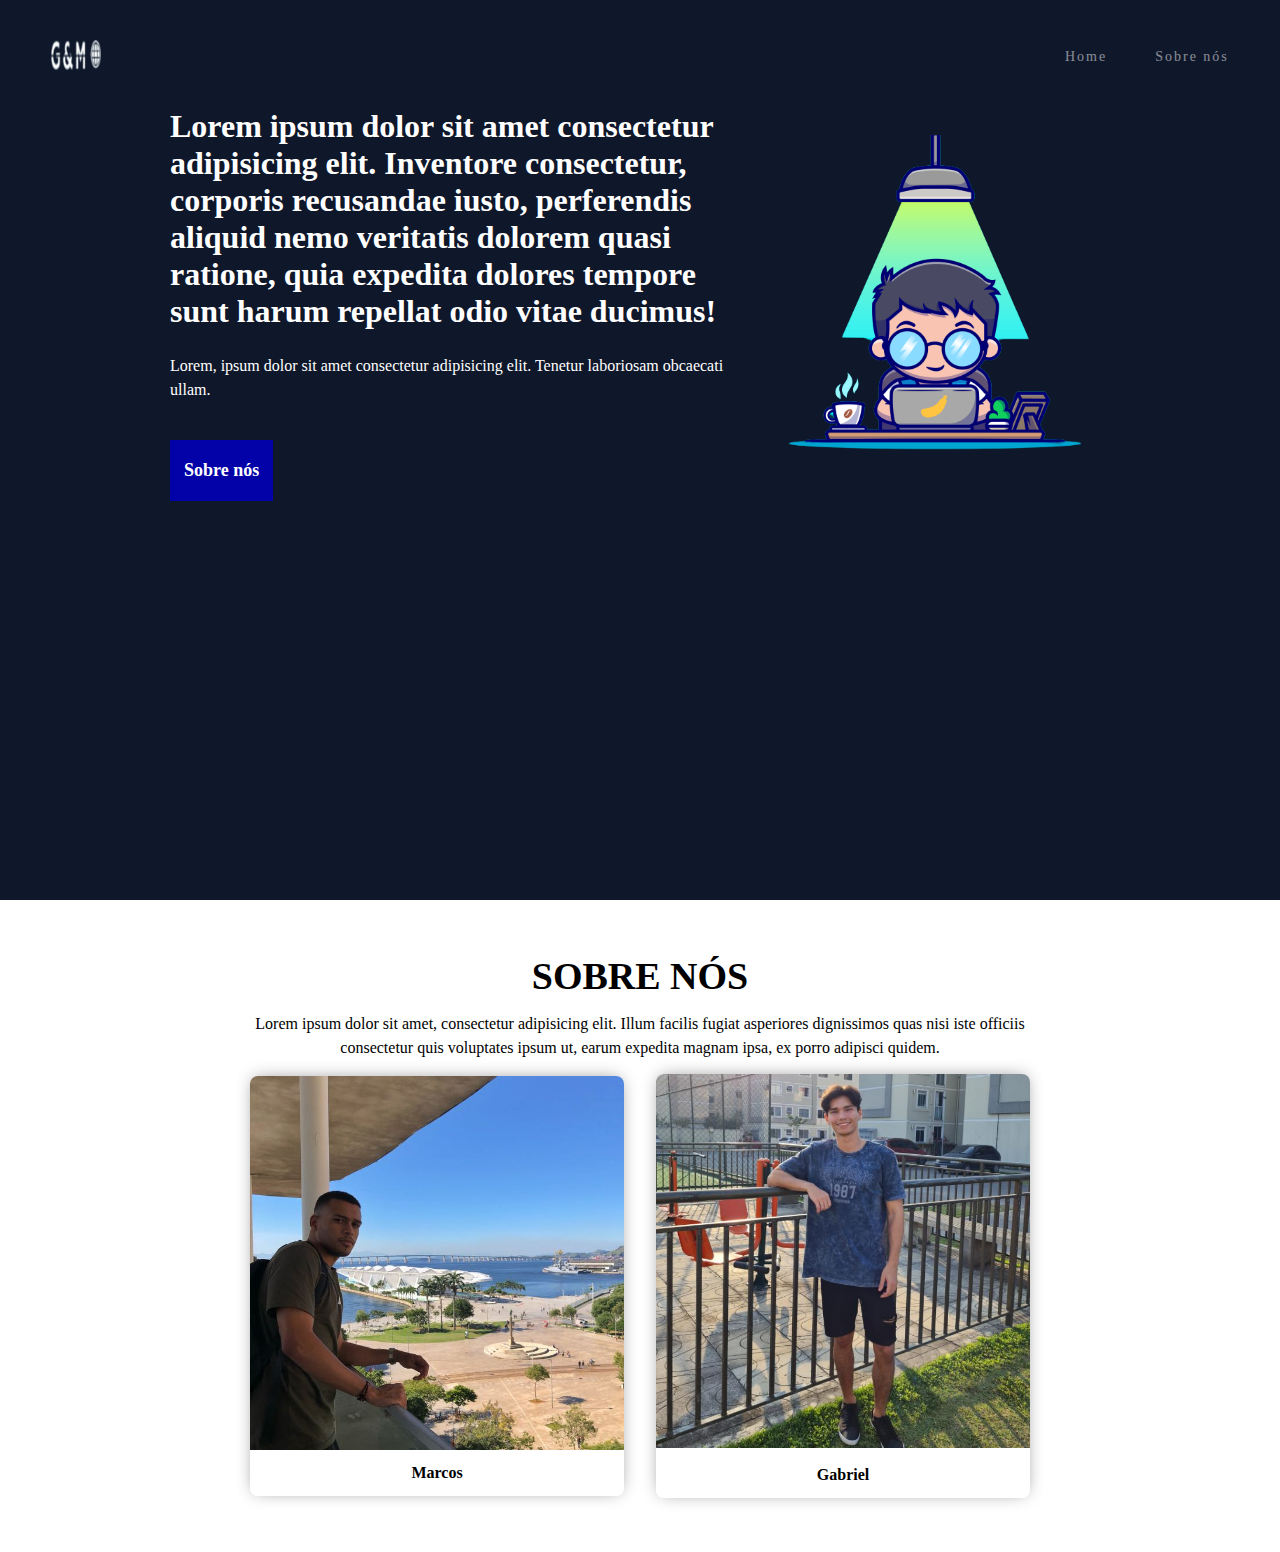
==== index.html @ 5610dd58 "20/10" ====
<!DOCTYPE html>
<html lang="pt-br">

<head>
    <meta charset="UTF-8">
    <meta name="viewport" content="width=device-width, initial-scale=1.0">
    <title>Portfólio G&M</title>
    <link rel="stylesheet" href="css/index-css/style.css">
</head>

<body>
    <header id="home">
        <div class="interface container">
            <div>
                <a href="index.html"><img class="logo" src="img/logo3.png" alt="logo"></a>
            </div>
            <nav >
                <ul class="navigation">
                    <li class="menu"><a href="#home">Home</a></li>
                    <li class="menu"><a href="#sobre">Sobre nós</a></li>
                </ul>
            </nav>
        </div>
        <main class="hero container">
            <div class="hero-conteudo">
                <div class="conteudo">
                    <h1>Lorem ipsum dolor sit amet consectetur adipisicing elit. Inventore consectetur, corporis
                        recusandae iusto, perferendis aliquid nemo veritatis dolorem quasi ratione, quia expedita
                        dolores tempore sunt harum repellat odio vitae ducimus!</h1>
                    <p>Lorem, ipsum dolor sit amet consectetur adipisicing elit. Tenetur laboriosam obcaecati ullam.
                    </p>
                    <div class="button-sobre">
                    <a href="#sobre" class="button-sobre">Sobre nós</a></div>
                </div>
                <div>
                    <img src="img/avatar.png" alt="avatar">
                </div>
            </div>
        </main>
    </header>


    <section class="sobre container" id="sobre">
            <div class="sobre-conteudo">
                <h2>Sobre nós</h2>
                <p>Lorem ipsum dolor sit amet, consectetur adipisicing elit. Illum facilis fugiat asperiores dignissimos
                    quas nisi iste officiis consectetur quis voluptates ipsum ut, earum expedita magnam ipsa, ex porro
                    adipisci quidem.</p>
            </div>
            <section class="fotos">
                <div class="foto">
                    <img src="img/357390296_601799001935803_3235651388355693318_n.jpg" alt="Foto do Marcos">
                
                <div class="foto-info">
                    <Strong>Marcos</Strong>
                </div></div>

                <div class="foto">
                    <a href="gabriel.html"><img src="img/362985120_822785126091790_7856763002246081484_n.jpg" alt="Foto do Gabriel"></a>
                

                <div class="foto-info">
                    <strong>Gabriel</strong>
                </div></div>

            </section>
    </section>
</body>

</html>
---- css/index-css/style.css ----
html {
  scroll-behavior: smooth;
}

* {
  margin: 0;
  padding: 0;
  box-sizing: border-box;
  outline: 0;
}

a {
  text-decoration: none;
  color: white;
}

body {
  height: 100vh;
}

header {
  background-color: #0f172a;
}

.interface {
  max-width: 1280px;
  margin: 0 auto;
}

header {
  padding: 40px 4%;
  height: 100vh;
}

.interface {
  display: flex;
  align-items: center;
  justify-content: space-between;
}

.navigation {
  display: flex;
  align-items: center;
  -moz-column-gap: 48px;
       column-gap: 48px;
  list-style-type: none;
}

.menu {
  color: white;
  font-size: 14px;
  font-weight: 300;
  letter-spacing: 2px;
  opacity: 0.5;
  transition: transform 0.2s;
}

.menu:hover {
  color: white;
  opacity: 1;
  transform: scale(1.2);
}

.logo {
  width: 50px;
}

/*=======================================================================*/
.hero-conteudo {
  color: white;
  display: flex;
  align-items: center;
  justify-content: center;
  gap: 14px;
  padding: 34px 14px 64px 14px;
}
.hero-conteudo img {
  max-width: 350px;
}

.conteudo {
  max-width: 45vw;
}
.conteudo h1 {
  font-size: 32px;
  margin-bottom: 24px;
}
.conteudo p {
  margin-bottom: 24px;
  line-height: 150%;
}
.conteudo .button-sobre {
  float: left;
  padding: 3px 7px;
  background-color: rgb(2, 2, 168);
  border: 0;
  font-size: 18px;
  font-weight: 600;
  margin: 14px 0;
}
.conteudo .button-sobre:hover {
  animation: scaleButton 0.8s alternate infinite;
}
@keyframes scaleButton {
  from {
    transform: scale(1);
  }
  to {
    transform: scale(1.07);
  }
}

.container {
  max-width: 1440px;
  margin: 0 auto;
}

.sobre {
  background-color: white;
  color: black;
  display: flex;
  flex-direction: column;
  align-items: center;
  justify-content: center;
  padding: 54px 14px;
  max-width: 1140px;
  margin: 0 auto;
}

.sobre-conteudo h2 {
  text-transform: uppercase;
  text-align: center;
  font-size: 38px;
  margin-bottom: 14px;
}

.sobre-conteudo p {
  line-height: 150%;
  margin-bottom: 14px;
  text-align: center;
  max-width: 780px;
}

.fotos {
  display: flex;
  justify-content: center;
  align-items: center;
  gap: 32px;
}

.foto {
  flex: 1;
  display: flex;
  flex-direction: column;
  background-color: white;
  border-radius: 8px;
  box-shadow: 0px -1px 17px -4px rgba(0, 0, 0, 0.45);
  overflow: hidden;
  position: relative;
}
.foto img {
  width: 100%;
  max-width: 374px;
  transition: transform 0.25s;
}

.foto img:hover {
  transform: scale(1.2);
  z-index: 1;
}

.foto-info {
  width: 100%;
  display: flex;
  justify-content: center;
  padding: 14px;
  background-color: white;
  z-index: 99;
}

img {
  width: 100%;
}/*# sourceMappingURL=style.css.map */
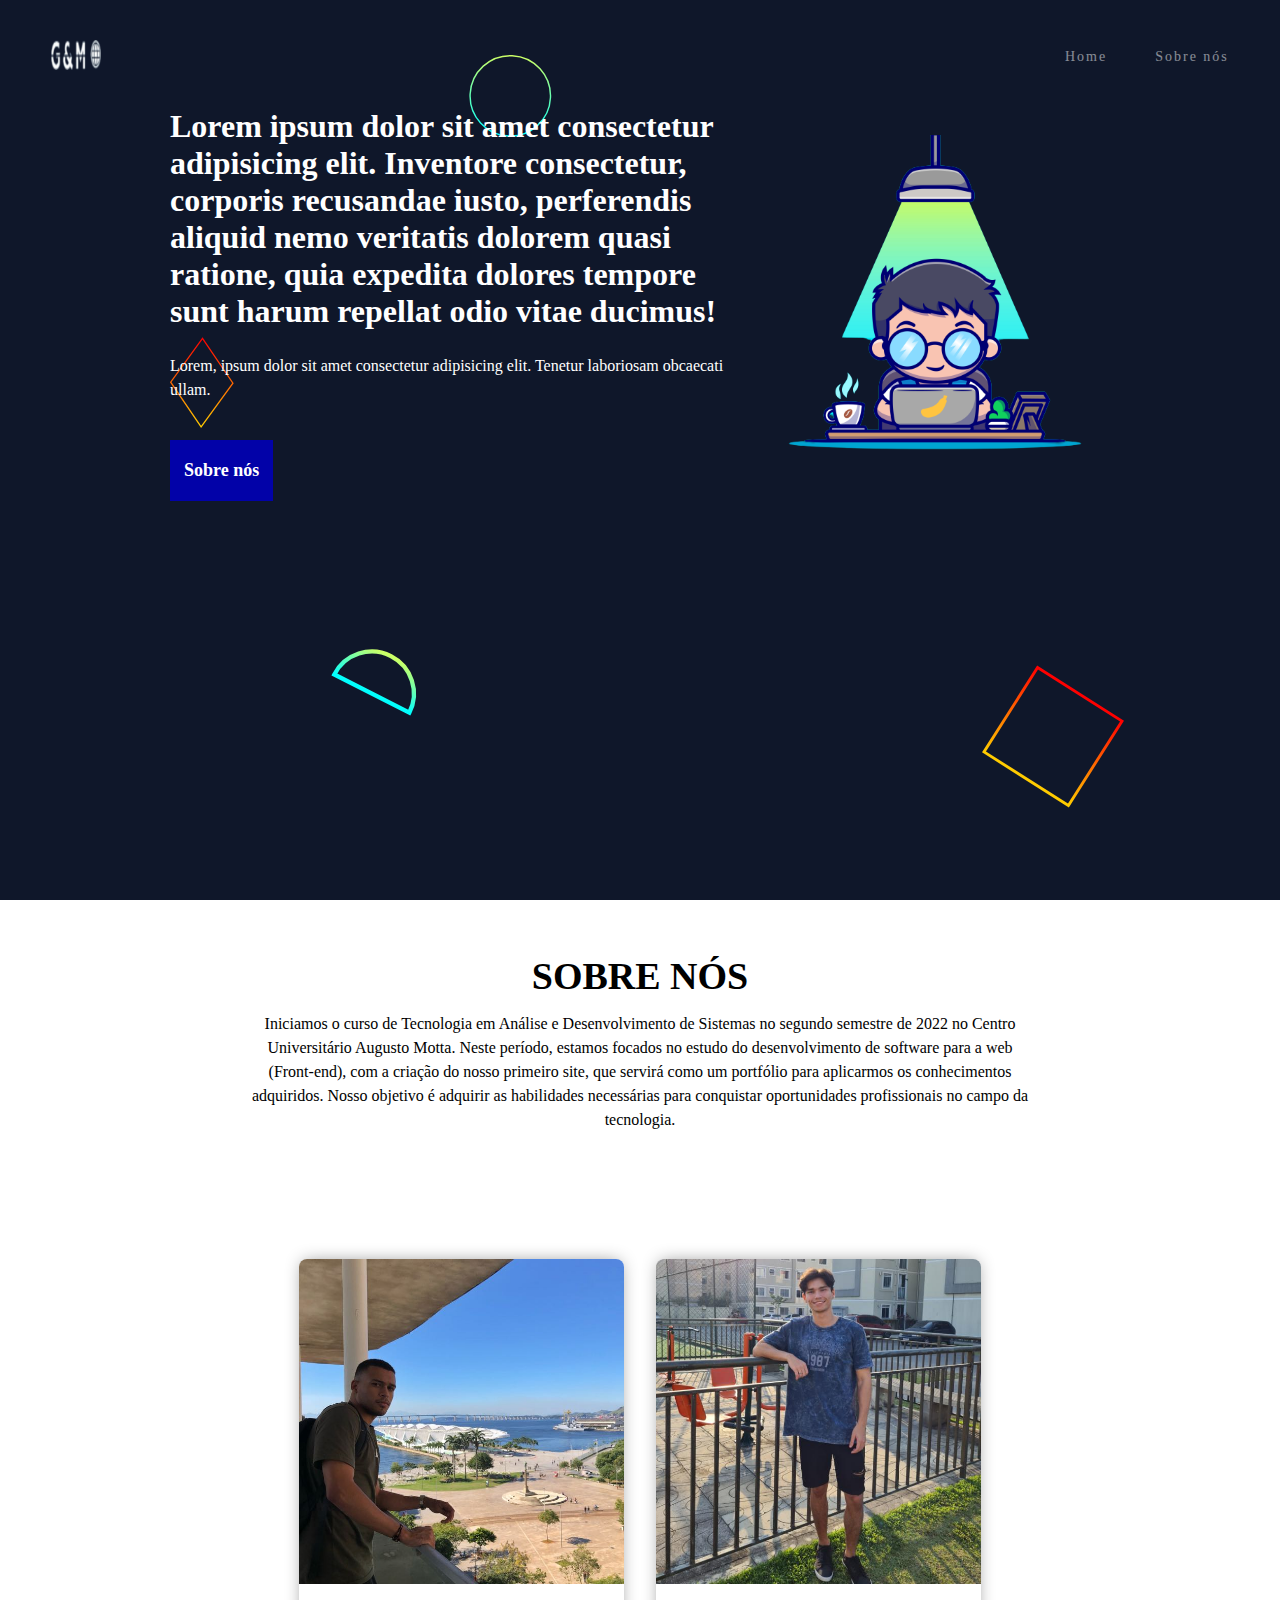
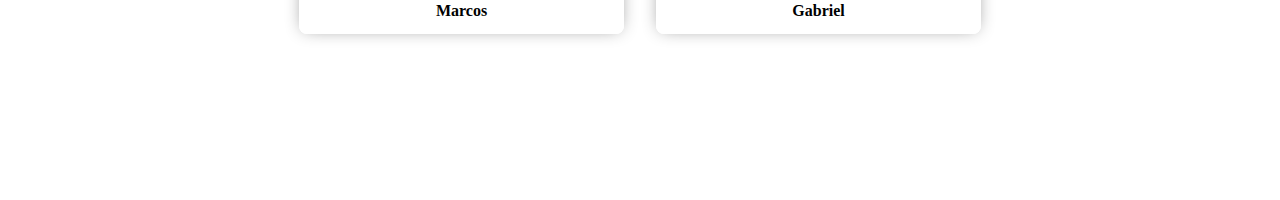
==== commit 2fe457ff: "página do marcos" ====
--- a/index.html
+++ b/index.html
@@ -43,13 +43,12 @@
     <section class="sobre container" id="sobre">
             <div class="sobre-conteudo">
                 <h2>Sobre nós</h2>
-                <p>Lorem ipsum dolor sit amet, consectetur adipisicing elit. Illum facilis fugiat asperiores dignissimos
-                    quas nisi iste officiis consectetur quis voluptates ipsum ut, earum expedita magnam ipsa, ex porro
-                    adipisci quidem.</p>
+                <p>Iniciamos o curso de Tecnologia em Análise e Desenvolvimento de Sistemas no segundo semestre de 2022 no Centro Universitário Augusto Motta. Neste período, estamos focados no estudo do desenvolvimento de software para a web (Front-end), com a criação do nosso primeiro site, que servirá como um portfólio para aplicarmos os conhecimentos adquiridos. Nosso objetivo é adquirir as habilidades necessárias para conquistar oportunidades profissionais no campo da tecnologia.
+                </p>
             </div>
             <section class="fotos">
                 <div class="foto">
-                    <img src="img/357390296_601799001935803_3235651388355693318_n.jpg" alt="Foto do Marcos">
+                   <a href="marcos.html"><img src="img/357390296_601799001935803_3235651388355693318_n.jpg" alt="Foto do Marcos"> </a>
                 
                 <div class="foto-info">
                     <Strong>Marcos</Strong>
--- a/css/index-css/style.css
+++ b/css/index-css/style.css
@@ -20,6 +20,9 @@
 
 header {
   background-color: #0f172a;
+  background-color: #0F172A;
+  background-image: url("data:image/svg+xml,%3Csvg xmlns='http://www.w3.org/2000/svg' viewBox='0 0 1600 900'%3E%3Cdefs%3E%3ClinearGradient id='a' x1='0' x2='0' y1='1' y2='0' gradientTransform='rotate(0,0.5,0.5)'%3E%3Cstop offset='0' stop-color='%230FF'/%3E%3Cstop offset='1' stop-color='%23CF6'/%3E%3C/linearGradient%3E%3ClinearGradient id='b' x1='0' x2='0' y1='0' y2='1' gradientTransform='rotate(0,0.5,0.5)'%3E%3Cstop offset='0' stop-color='%23F00'/%3E%3Cstop offset='1' stop-color='%23FC0'/%3E%3C/linearGradient%3E%3C/defs%3E%3Cg fill='%23FFF' fill-opacity='0' stroke-miterlimit='10'%3E%3Cg stroke='url(%23a)' stroke-width='4.29'%3E%3Cpath transform='translate(-15.75 3.6) rotate(2.25 1409 581) scale(1.009)' d='M1409 581 1450.35 511 1490 581z'/%3E%3Ccircle stroke-width='1.4300000000000002' transform='translate(-9 9) rotate(2.7 800 450) scale(1.005)' cx='500' cy='100' r='40'/%3E%3Cpath transform='translate(8.1 -27) rotate(27 401 736) scale(1.005)' d='M400.86 735.5h-83.73c0-23.12 18.74-41.87 41.87-41.87S400.86 712.38 400.86 735.5z'/%3E%3C/g%3E%3Cg stroke='url(%23b)' stroke-width='1.3'%3E%3Cpath transform='translate(54 -3.6) rotate(0.9 150 345) scale(0.991)' d='M149.8 345.2 118.4 389.8 149.8 434.4 181.2 389.8z'/%3E%3Crect stroke-width='2.8600000000000003' transform='translate(-36 -22.5) rotate(32.4 1089 759)' x='1039' y='709' width='100' height='100'/%3E%3Cpath transform='translate(-54 18) rotate(5.4 1400 132)' d='M1426.8 132.4 1405.7 168.8 1363.7 168.8 1342.7 132.4 1363.7 96 1405.7 96z'/%3E%3C/g%3E%3C/g%3E%3C/svg%3E");
+  background-size: cover;
 }
 
 .interface {
@@ -160,7 +163,7 @@
 }
 .foto img {
   width: 100%;
-  max-width: 374px;
+  max-width: 325px;
   transition: transform 0.25s;
 }
 
@@ -178,6 +181,10 @@
   z-index: 99;
 }
 
+section {
+  height: 100vh;
+}
+
 img {
   width: 100%;
 }/*# sourceMappingURL=style.css.map */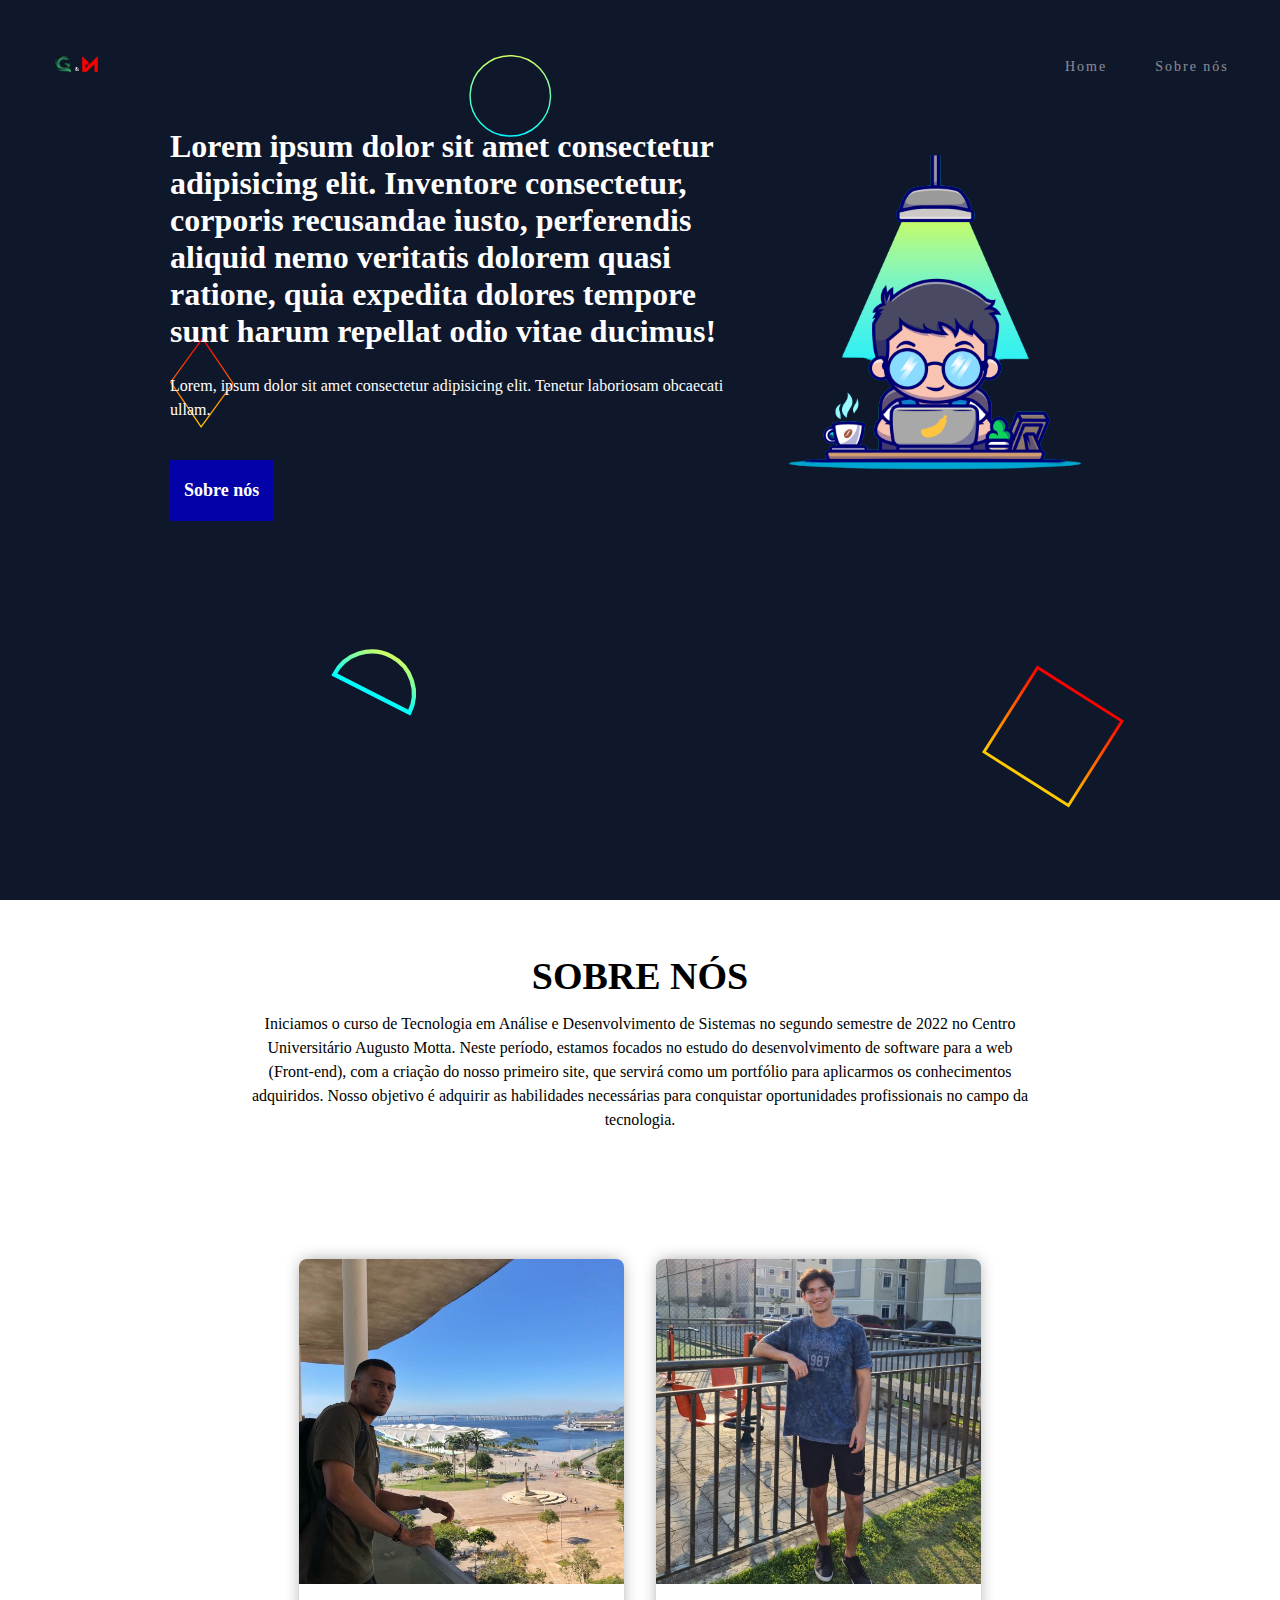
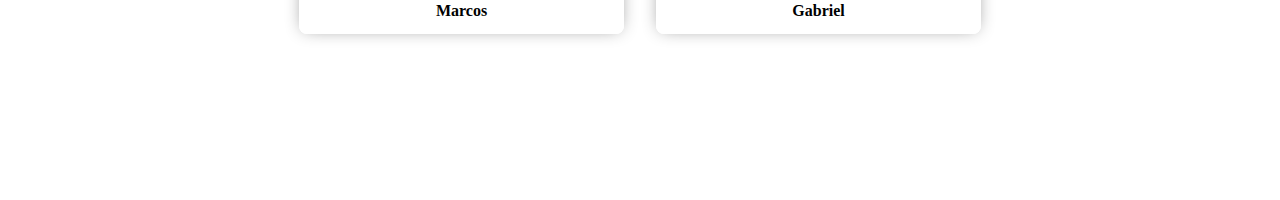
==== commit 7a45c20d: "sla" ====
--- a/index.html
+++ b/index.html
@@ -12,7 +12,7 @@
     <header id="home">
         <div class="interface container">
             <div>
-                <a href="index.html"><img class="logo" src="img/logo3.png" alt="logo"></a>
+                <a href="index.html"><img class="logo" src="img/logonova.png" alt="logo"></a>
             </div>
             <nav >
                 <ul class="navigation">
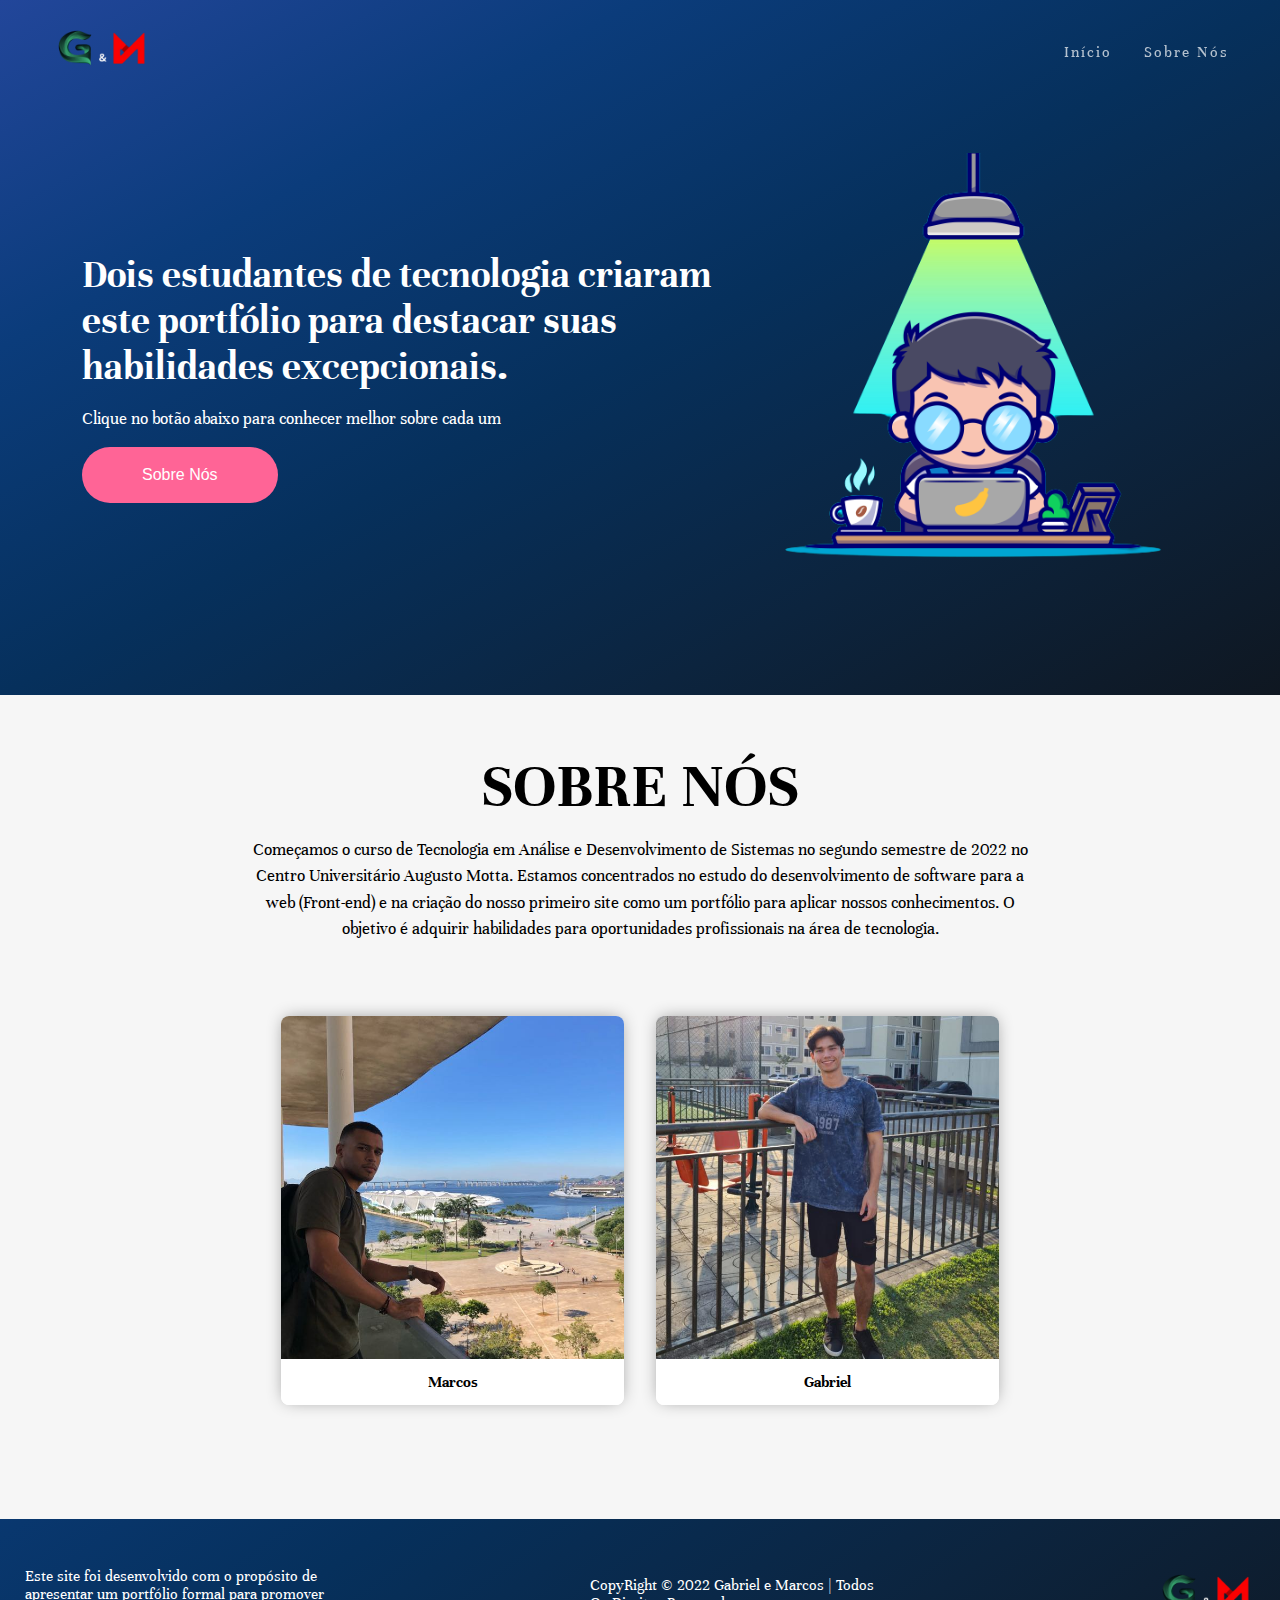
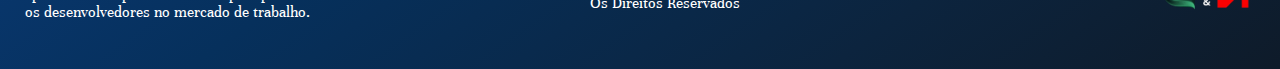
==== commit 4bfdbadf: "index" ====
--- a/index.html
+++ b/index.html
@@ -10,60 +10,82 @@
 
 <body>
     <header id="home">
-        <div class="interface container">
-            <div>
-                <a href="index.html"><img class="logo" src="img/logonova.png" alt="logo"></a>
-            </div>
-            <nav >
+        <div class="interface">
+
+            <div><a href="index.html"><img class="logo" src="img/logonova.png" alt="logo"></div></a>
+
+            <nav class="menu-desktop">
+
                 <ul class="navigation">
-                    <li class="menu"><a href="#home">Home</a></li>
-                    <li class="menu"><a href="#sobre">Sobre nós</a></li>
+                        <a href="#topo-site" class="navigation-link">Início</a>
+                    </li>
+                    <li>
+                        <a href="#sobre" class="navigation-link">Sobre Nós</a>
+                    </li>
+                    
                 </ul>
+
             </nav>
-        </div>
-        <main class="hero container">
-            <div class="hero-conteudo">
-                <div class="conteudo">
-                    <h1>Lorem ipsum dolor sit amet consectetur adipisicing elit. Inventore consectetur, corporis
-                        recusandae iusto, perferendis aliquid nemo veritatis dolorem quasi ratione, quia expedita
-                        dolores tempore sunt harum repellat odio vitae ducimus!</h1>
-                    <p>Lorem, ipsum dolor sit amet consectetur adipisicing elit. Tenetur laboriosam obcaecati ullam.
-                    </p>
-                    <div class="button-sobre">
-                    <a href="#sobre" class="button-sobre">Sobre nós</a></div>
-                </div>
-                <div>
-                    <img src="img/avatar.png" alt="avatar">
-                </div>
-            </div>
-        </main>
     </header>
 
 
+    <section class="inicio">
+        <div class="content-inicio">
+            <div class="txt-inicio">
+                <h1>Dois estudantes de tecnologia criaram este portfólio para destacar suas habilidades excepcionais.
+                </h1>
+                <p>Clique no botão abaixo para conhecer melhor sobre cada um</p>
+                <a href="#sobre"><button>Sobre Nós</button></a>
+            </div>
+            <img class="avatar" src="img/avatar.png" alt="">
+        </div>
+    </section>
+
+
+
     <section class="sobre container" id="sobre">
+        <div class="interface">
             <div class="sobre-conteudo">
                 <h2>Sobre nós</h2>
-                <p>Iniciamos o curso de Tecnologia em Análise e Desenvolvimento de Sistemas no segundo semestre de 2022 no Centro Universitário Augusto Motta. Neste período, estamos focados no estudo do desenvolvimento de software para a web (Front-end), com a criação do nosso primeiro site, que servirá como um portfólio para aplicarmos os conhecimentos adquiridos. Nosso objetivo é adquirir as habilidades necessárias para conquistar oportunidades profissionais no campo da tecnologia.
+                <p>Começamos o curso de Tecnologia em Análise e Desenvolvimento de Sistemas no segundo semestre de 2022 no Centro Universitário Augusto Motta. Estamos concentrados no estudo do desenvolvimento de software para a web (Front-end) e na criação do nosso primeiro site como um portfólio para aplicar nossos conhecimentos. O objetivo é adquirir habilidades para oportunidades profissionais na área de tecnologia.
                 </p>
             </div>
+
             <section class="fotos">
-                <div class="foto">
-                   <a href="marcos.html"><img src="img/357390296_601799001935803_3235651388355693318_n.jpg" alt="Foto do Marcos"> </a>
-                
-                <div class="foto-info">
-                    <Strong>Marcos</Strong>
-                </div></div>
+                <a href="marcos.html">
+                    <div class="foto">
+                        <img src="img/357390296_601799001935803_3235651388355693318_n.jpg" alt="Foto do Marcos">
 
-                <div class="foto">
-                    <a href="gabriel.html"><img src="img/362985120_822785126091790_7856763002246081484_n.jpg" alt="Foto do Gabriel"></a>
-                
+                        <div class="foto-info">
+                            <Strong>Marcos</Strong>
+                        </div>
+                    </div>
+                </a>
 
-                <div class="foto-info">
-                    <strong>Gabriel</strong>
-                </div></div>
+                <a href="gabriel.html">
+                    <div class="foto">
+                        <img src="img/362985120_822785126091790_7856763002246081484_n.jpg"
+                                alt="Foto do Gabriel">
 
-            </section>
+
+                            <div class="foto-info">
+                                <strong>Gabriel</strong>
+                            </div>
+                    </div>
+                </a>
+        </div>
+
     </section>
+    </section>
+    <footer>
+        <div class="interface">
+            <div class="footer-content">
+                <p>Este site foi desenvolvido com o propósito de apresentar um portfólio formal para promover os desenvolvedores no mercado de trabalho.</p>
+        <p>CopyRight © 2022 Gabriel e Marcos | Todos Os Direitos Reservados</p>
+        <img src="img/logonova.png" alt="">
+    </div>
+        </div>
+    </footer>
 </body>
 
 </html>--- a/css/index-css/style.css
+++ b/css/index-css/style.css
@@ -1,3 +1,4 @@
+@import url("https://fonts.googleapis.com/css2?family=Lobster+Two:ital,wght@0,400;0,700;1,400;1,700&family=Unna:ital,wght@0,700;1,400;1,700&display=swap");
 html {
   scroll-behavior: smooth;
 }
@@ -16,124 +17,144 @@
 
 body {
   height: 100vh;
+  font-family: "Unna", serif;
+  background-image: linear-gradient(to right bottom, #22469a, #0b3c7b, #06305c, #0c243e, #0f1721);
 }
 
 header {
-  background-color: #0f172a;
-  background-color: #0F172A;
-  background-image: url("data:image/svg+xml,%3Csvg xmlns='http://www.w3.org/2000/svg' viewBox='0 0 1600 900'%3E%3Cdefs%3E%3ClinearGradient id='a' x1='0' x2='0' y1='1' y2='0' gradientTransform='rotate(0,0.5,0.5)'%3E%3Cstop offset='0' stop-color='%230FF'/%3E%3Cstop offset='1' stop-color='%23CF6'/%3E%3C/linearGradient%3E%3ClinearGradient id='b' x1='0' x2='0' y1='0' y2='1' gradientTransform='rotate(0,0.5,0.5)'%3E%3Cstop offset='0' stop-color='%23F00'/%3E%3Cstop offset='1' stop-color='%23FC0'/%3E%3C/linearGradient%3E%3C/defs%3E%3Cg fill='%23FFF' fill-opacity='0' stroke-miterlimit='10'%3E%3Cg stroke='url(%23a)' stroke-width='4.29'%3E%3Cpath transform='translate(-15.75 3.6) rotate(2.25 1409 581) scale(1.009)' d='M1409 581 1450.35 511 1490 581z'/%3E%3Ccircle stroke-width='1.4300000000000002' transform='translate(-9 9) rotate(2.7 800 450) scale(1.005)' cx='500' cy='100' r='40'/%3E%3Cpath transform='translate(8.1 -27) rotate(27 401 736) scale(1.005)' d='M400.86 735.5h-83.73c0-23.12 18.74-41.87 41.87-41.87S400.86 712.38 400.86 735.5z'/%3E%3C/g%3E%3Cg stroke='url(%23b)' stroke-width='1.3'%3E%3Cpath transform='translate(54 -3.6) rotate(0.9 150 345) scale(0.991)' d='M149.8 345.2 118.4 389.8 149.8 434.4 181.2 389.8z'/%3E%3Crect stroke-width='2.8600000000000003' transform='translate(-36 -22.5) rotate(32.4 1089 759)' x='1039' y='709' width='100' height='100'/%3E%3Cpath transform='translate(-54 18) rotate(5.4 1400 132)' d='M1426.8 132.4 1405.7 168.8 1363.7 168.8 1342.7 132.4 1363.7 96 1405.7 96z'/%3E%3C/g%3E%3C/g%3E%3C/svg%3E");
-  background-size: cover;
-}
-
-.interface {
-  max-width: 1280px;
-  margin: 0 auto;
-}
-
-header {
-  padding: 40px 4%;
-  height: 100vh;
-}
-
-.interface {
+  padding: 0px 4%;
+  position: fixed;
+  width: 100%;
+  z-index: 999;
+}
+
+header .interface {
   display: flex;
   align-items: center;
   justify-content: space-between;
 }
 
+.logo {
+  width: 100px;
+  height: 100px;
+}
+
+.menu-desktop {
+  display: flex;
+  justify-content: space-between;
+  align-items: center;
+  gap: 32px;
+  right: 0;
+}
+
 .navigation {
   display: flex;
   align-items: center;
-  -moz-column-gap: 48px;
-       column-gap: 48px;
+  -moz-column-gap: 32px;
+       column-gap: 32px;
+  margin-left: auto;
   list-style-type: none;
 }
 
-.menu {
-  color: white;
-  font-size: 14px;
-  font-weight: 300;
+.navigation-link {
+  font-size: 16px;
+  font-weight: 400;
   letter-spacing: 2px;
-  opacity: 0.5;
-  transition: transform 0.2s;
-}
-
-.menu:hover {
-  color: white;
+  display: inline-block;
+  opacity: 0.7;
+  transition: transform 0.4s;
+}
+
+.navigation-link:hover {
+  color: #40bb7f;
   opacity: 1;
-  transform: scale(1.2);
-}
-
-.logo {
-  width: 50px;
-}
-
-/*=======================================================================*/
-.hero-conteudo {
-  color: white;
-  display: flex;
-  align-items: center;
-  justify-content: center;
-  gap: 14px;
-  padding: 34px 14px 64px 14px;
-}
-.hero-conteudo img {
-  max-width: 350px;
-}
-
-.conteudo {
-  max-width: 45vw;
-}
-.conteudo h1 {
-  font-size: 32px;
-  margin-bottom: 24px;
-}
-.conteudo p {
-  margin-bottom: 24px;
-  line-height: 150%;
-}
-.conteudo .button-sobre {
-  float: left;
-  padding: 3px 7px;
-  background-color: rgb(2, 2, 168);
-  border: 0;
-  font-size: 18px;
-  font-weight: 600;
-  margin: 14px 0;
-}
-.conteudo .button-sobre:hover {
-  animation: scaleButton 0.8s alternate infinite;
-}
-@keyframes scaleButton {
-  from {
-    transform: scale(1);
+  transform: scale(1.3);
+}
+
+.navigation-linkinicial {
+  color: #40bb7f;
+  font-size: 16px;
+  font-weight: 400;
+  letter-spacing: 2px;
+  opacity: 0.7;
+  display: inline-block;
+  transition: all 0.4s;
+}
+
+.navigation-linkinicial:hover {
+  opacity: 1;
+  transform: scale(1.3);
+}
+
+/*==========================Header=========================================*/
+section {
+  padding: 60px 4%;
+}
+
+section.inicio {
+  background-image: linear-gradient(to right bottom, #22469a, #0b3c7b, #06305c, #0c243e, #0f1721);
+  color: white;
+}
+
+.content-inicio {
+  padding: 5.8rem 0 2rem 0;
+  display: flex;
+  justify-content: center;
+  align-items: center;
+  gap: 16px;
+}
+
+.txt-inicio {
+  max-width: 650px;
+  display: flex;
+  flex-direction: column;
+  gap: 18px;
+}
+.txt-inicio h1 {
+  font-size: 2.5rem;
+}
+.txt-inicio p {
+  font-size: 1.1rem;
+}
+.txt-inicio button {
+  padding: 19px 60px;
+  background-color: #ff6496;
+  border-radius: 32px;
+  color: white;
+  border-style: none;
+  font-weight: 400;
+  font-size: 16px;
+  cursor: pointer;
+}
+
+.avatar {
+  width: 450px;
+  position: relative;
+  animation: flutuar 2s alternate ease-in-out infinite;
+}
+
+@keyframes flutuar {
+  0% {
+    top: 0;
   }
-  to {
-    transform: scale(1.07);
+  100% {
+    top: 30px;
   }
 }
-
-.container {
-  max-width: 1440px;
-  margin: 0 auto;
-}
-
 .sobre {
-  background-color: white;
+  background-color: #f6f6f6;
   color: black;
   display: flex;
   flex-direction: column;
   align-items: center;
   justify-content: center;
   padding: 54px 14px;
-  max-width: 1140px;
-  margin: 0 auto;
 }
 
 .sobre-conteudo h2 {
   text-transform: uppercase;
   text-align: center;
-  font-size: 38px;
+  font-size: 4rem;
   margin-bottom: 14px;
 }
 
@@ -142,6 +163,7 @@
   margin-bottom: 14px;
   text-align: center;
   max-width: 780px;
+  font-size: 1.1rem;
 }
 
 .fotos {
@@ -163,7 +185,7 @@
 }
 .foto img {
   width: 100%;
-  max-width: 325px;
+  max-width: 374px;
   transition: transform 0.25s;
 }
 
@@ -179,12 +201,29 @@
   padding: 14px;
   background-color: white;
   z-index: 99;
-}
-
-section {
-  height: 100vh;
+  color: black;
+}
+
+.footer-content {
+  padding: 25px;
+  color: white;
+  display: flex;
+  align-items: center;
+  justify-content: space-between;
+  gap: 36px;
+}
+.footer-content p {
+  max-width: 300px;
+}
+.footer-content img {
+  width: 100px;
 }
 
 img {
   width: 100%;
+}
+
+.interface {
+  max-width: 1280px;
+  margin: 0 auto;
 }/*# sourceMappingURL=style.css.map */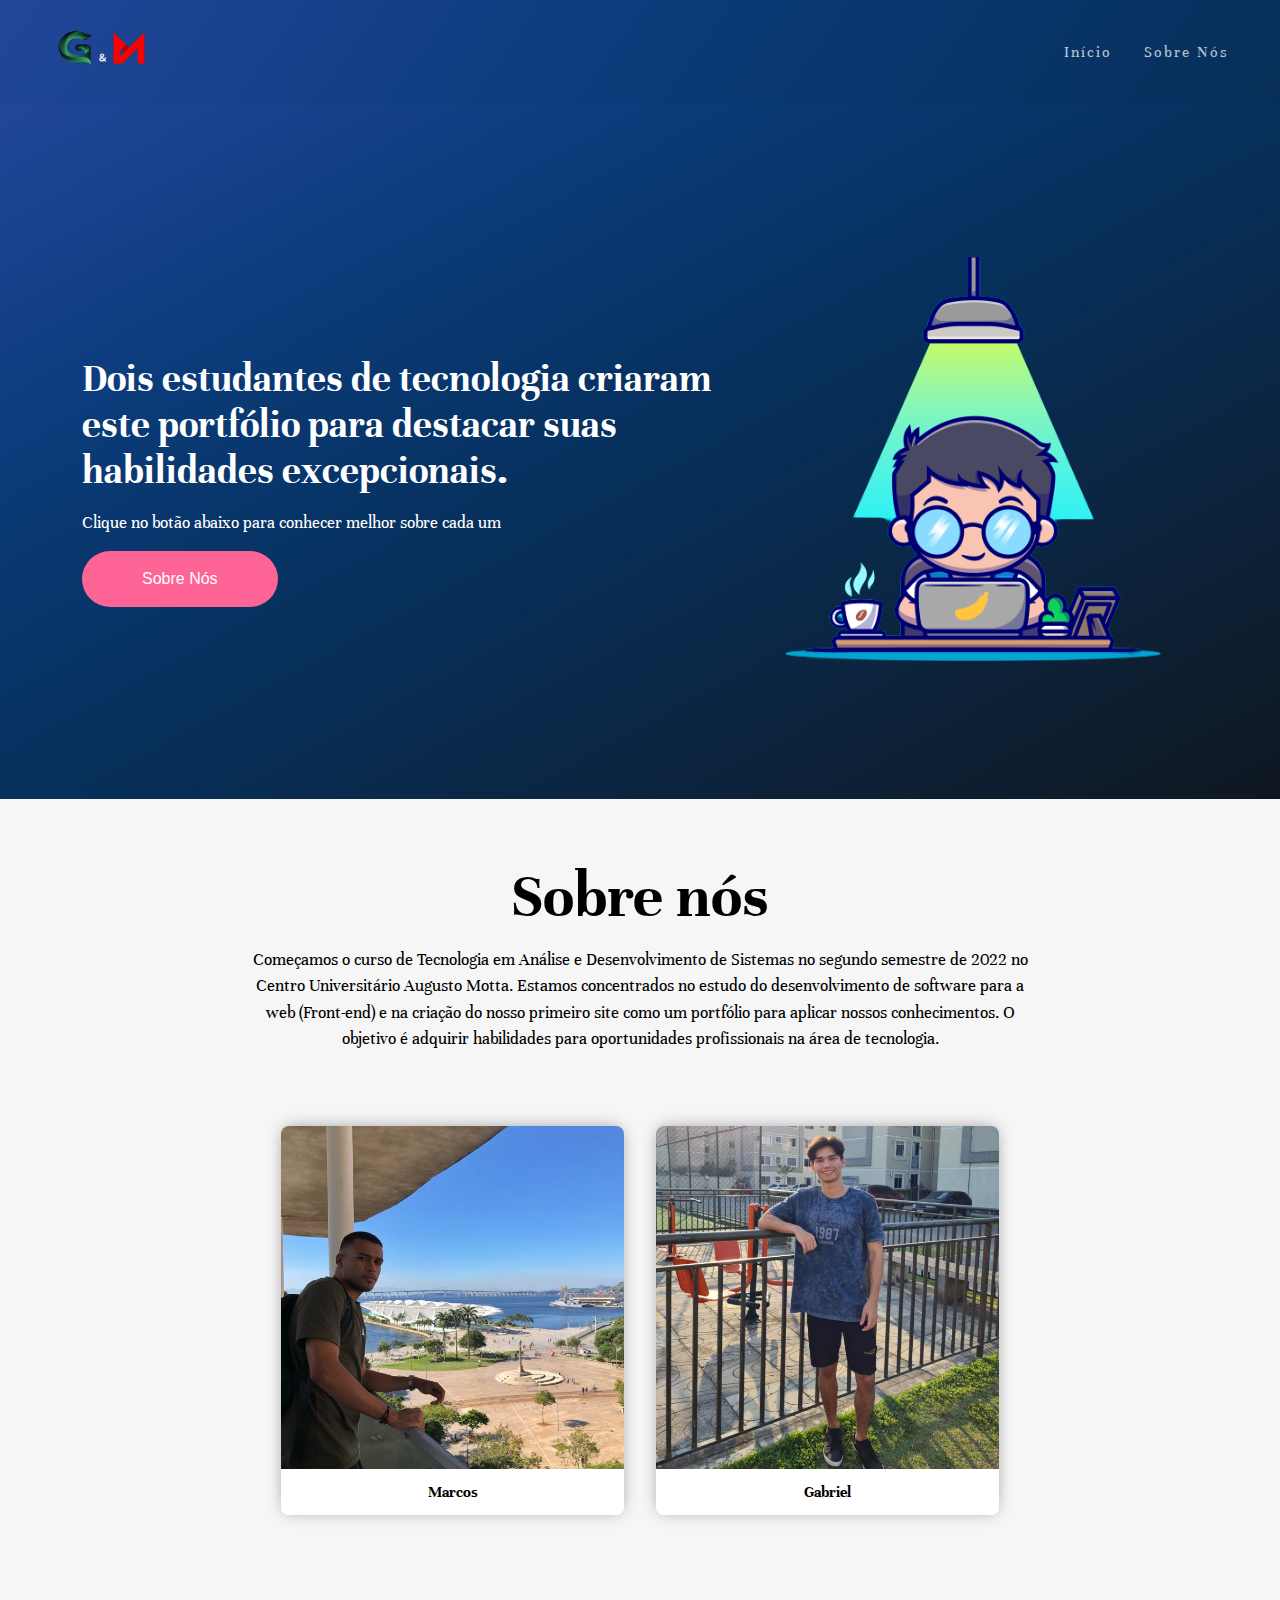
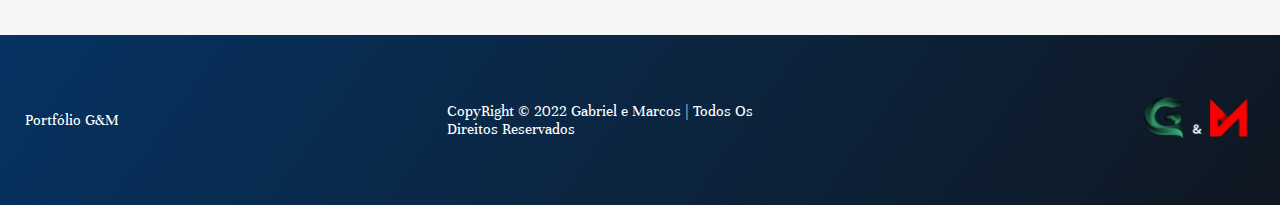
==== commit 0f159c5a: "index mobile" ====
--- a/index.html
+++ b/index.html
@@ -9,6 +9,7 @@
 </head>
 
 <body>
+    <div class="background">
     <header id="home">
         <div class="interface">
 
@@ -40,6 +41,7 @@
             <img class="avatar" src="img/avatar.png" alt="">
         </div>
     </section>
+    <div>
 
 
 
@@ -52,7 +54,7 @@
             </div>
 
             <section class="fotos">
-                <a href="marcos.html">
+                <a href="https://projetoportifolio.marcosfilipe8.repl.co/">
                     <div class="foto">
                         <img src="img/357390296_601799001935803_3235651388355693318_n.jpg" alt="Foto do Marcos">
 
@@ -80,7 +82,7 @@
     <footer>
         <div class="interface">
             <div class="footer-content">
-                <p>Este site foi desenvolvido com o propósito de apresentar um portfólio formal para promover os desenvolvedores no mercado de trabalho.</p>
+                <p>Portfólio G&M</p>
         <p>CopyRight © 2022 Gabriel e Marcos | Todos Os Direitos Reservados</p>
         <img src="img/logonova.png" alt="">
     </div>
--- a/css/index-css/style.css
+++ b/css/index-css/style.css
@@ -18,12 +18,14 @@
 body {
   height: 100vh;
   font-family: "Unna", serif;
+}
+
+.background {
   background-image: linear-gradient(to right bottom, #22469a, #0b3c7b, #06305c, #0c243e, #0f1721);
 }
 
 header {
   padding: 0px 4%;
-  position: fixed;
   width: 100%;
   z-index: 999;
 }
@@ -141,6 +143,22 @@
     top: 30px;
   }
 }
+@media screen and (max-width: 820px) {
+  .content-inicio {
+    flex-direction: column-reverse;
+    padding: 0rem 0 0rem 0;
+    gap: 32px;
+  }
+  .content-inicio .txt-inicio {
+    gap: 32px;
+    text-align: center;
+  }
+}
+@media screen and (max-width: 470px) {
+  .avatar {
+    width: 250px;
+  }
+}
 .sobre {
   background-color: #f6f6f6;
   color: black;
@@ -148,11 +166,9 @@
   flex-direction: column;
   align-items: center;
   justify-content: center;
-  padding: 54px 14px;
 }
 
 .sobre-conteudo h2 {
-  text-transform: uppercase;
   text-align: center;
   font-size: 4rem;
   margin-bottom: 14px;
@@ -213,12 +229,27 @@
   gap: 36px;
 }
 .footer-content p {
-  max-width: 300px;
+  max-width: 360px;
 }
 .footer-content img {
-  width: 100px;
-}
-
+  width: 120px;
+}
+
+@media screen and (max-width: 822px) {
+  section {
+    padding: 80px 10%;
+  }
+  .sobre-conteudo p {
+    font-size: 1.2rem;
+  }
+  .fotos {
+    display: flex;
+    flex-direction: column;
+    justify-content: center;
+    align-items: center;
+    gap: 32px;
+  }
+}
 img {
   width: 100%;
 }
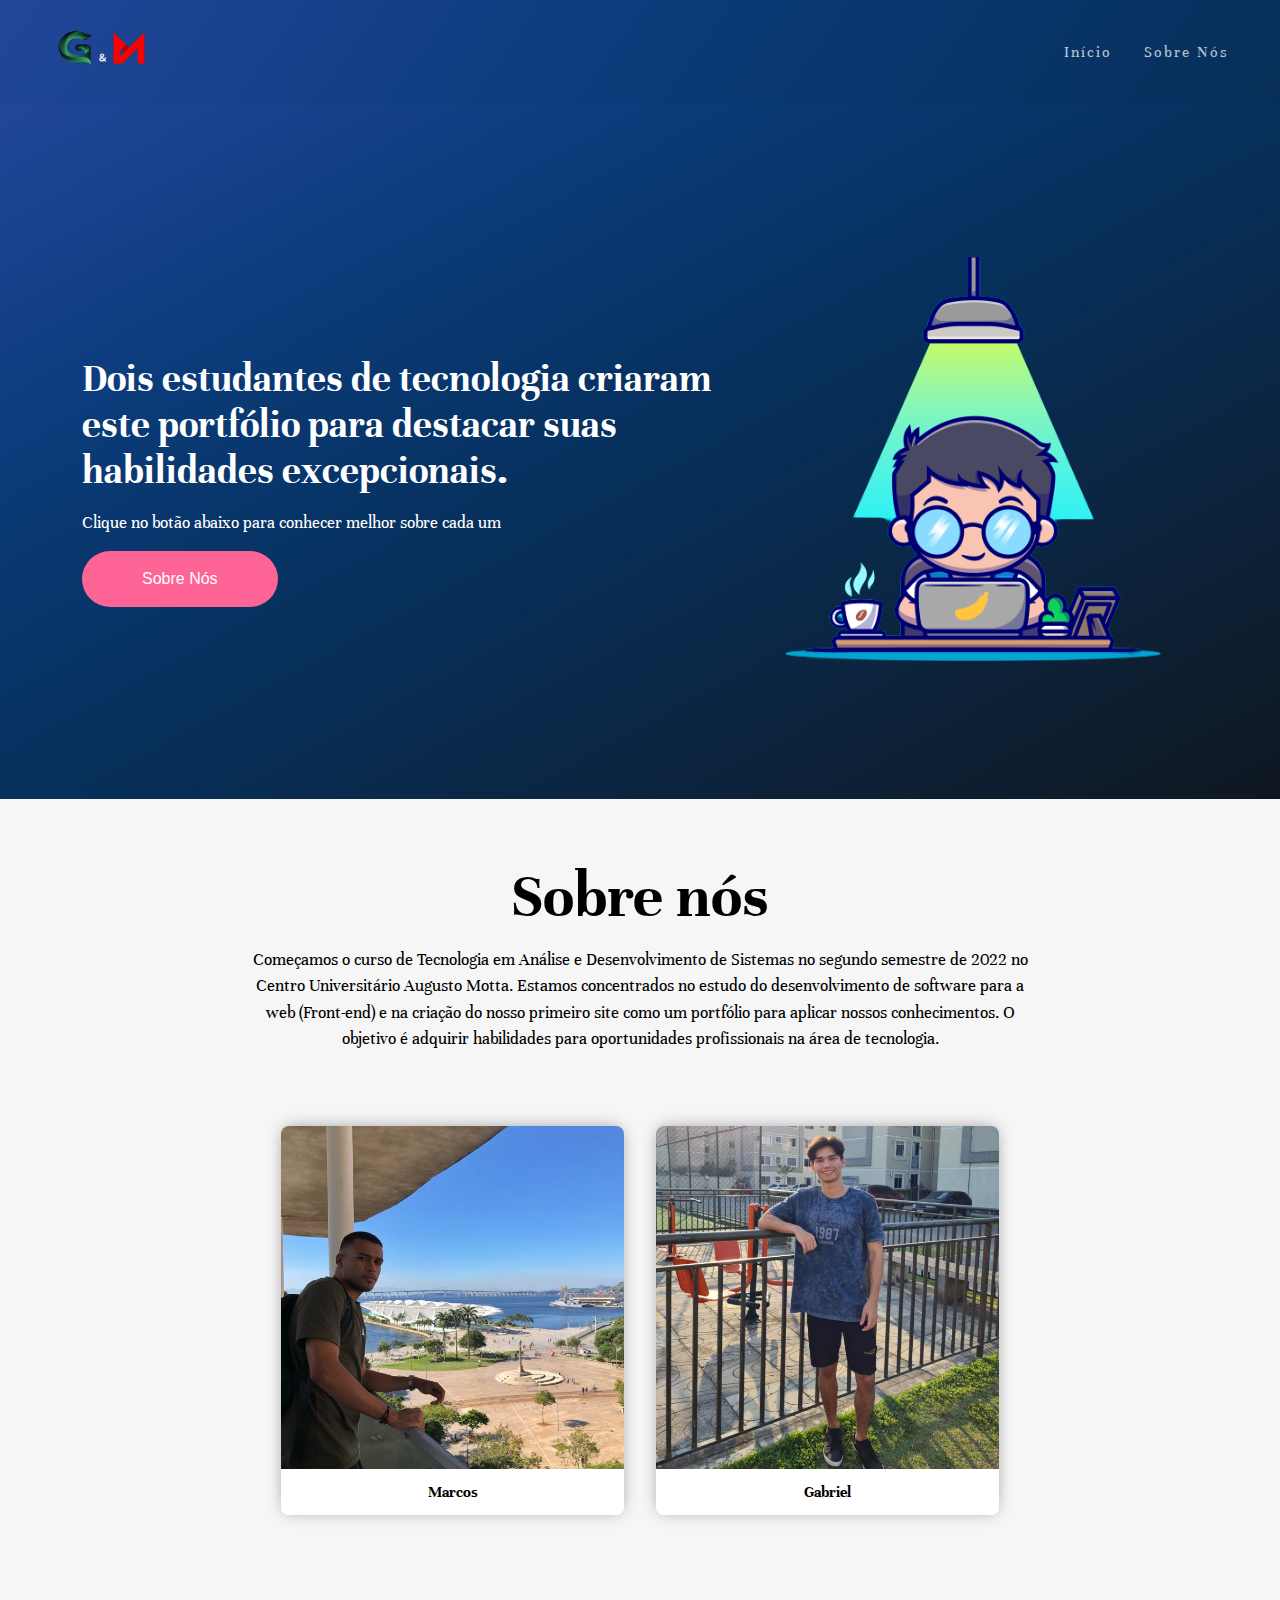
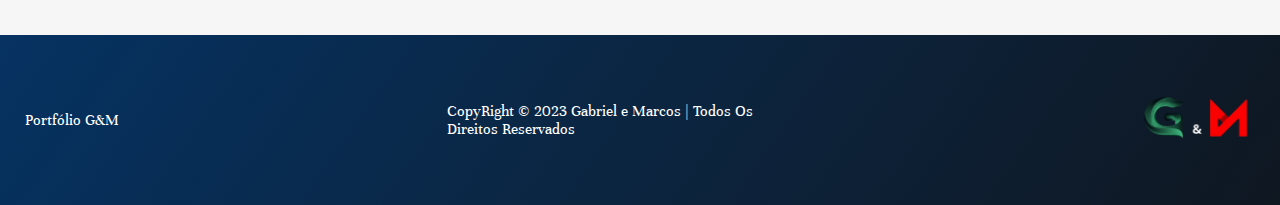
==== commit 1ea1281d: "as" ====
--- a/index.html
+++ b/index.html
@@ -83,7 +83,7 @@
         <div class="interface">
             <div class="footer-content">
                 <p>Portfólio G&M</p>
-        <p>CopyRight © 2022 Gabriel e Marcos | Todos Os Direitos Reservados</p>
+        <p>CopyRight © 2023 Gabriel e Marcos | Todos Os Direitos Reservados</p>
         <img src="img/logonova.png" alt="">
     </div>
         </div>
--- a/css/index-css/style.css
+++ b/css/index-css/style.css
@@ -68,7 +68,7 @@
 }
 
 .navigation-link:hover {
-  color: #40bb7f;
+  color: #ff6496;
   opacity: 1;
   transform: scale(1.3);
 }
@@ -237,7 +237,7 @@
 
 @media screen and (max-width: 822px) {
   section {
-    padding: 80px 10%;
+    padding: 60px 10%;
   }
   .sobre-conteudo p {
     font-size: 1.2rem;
